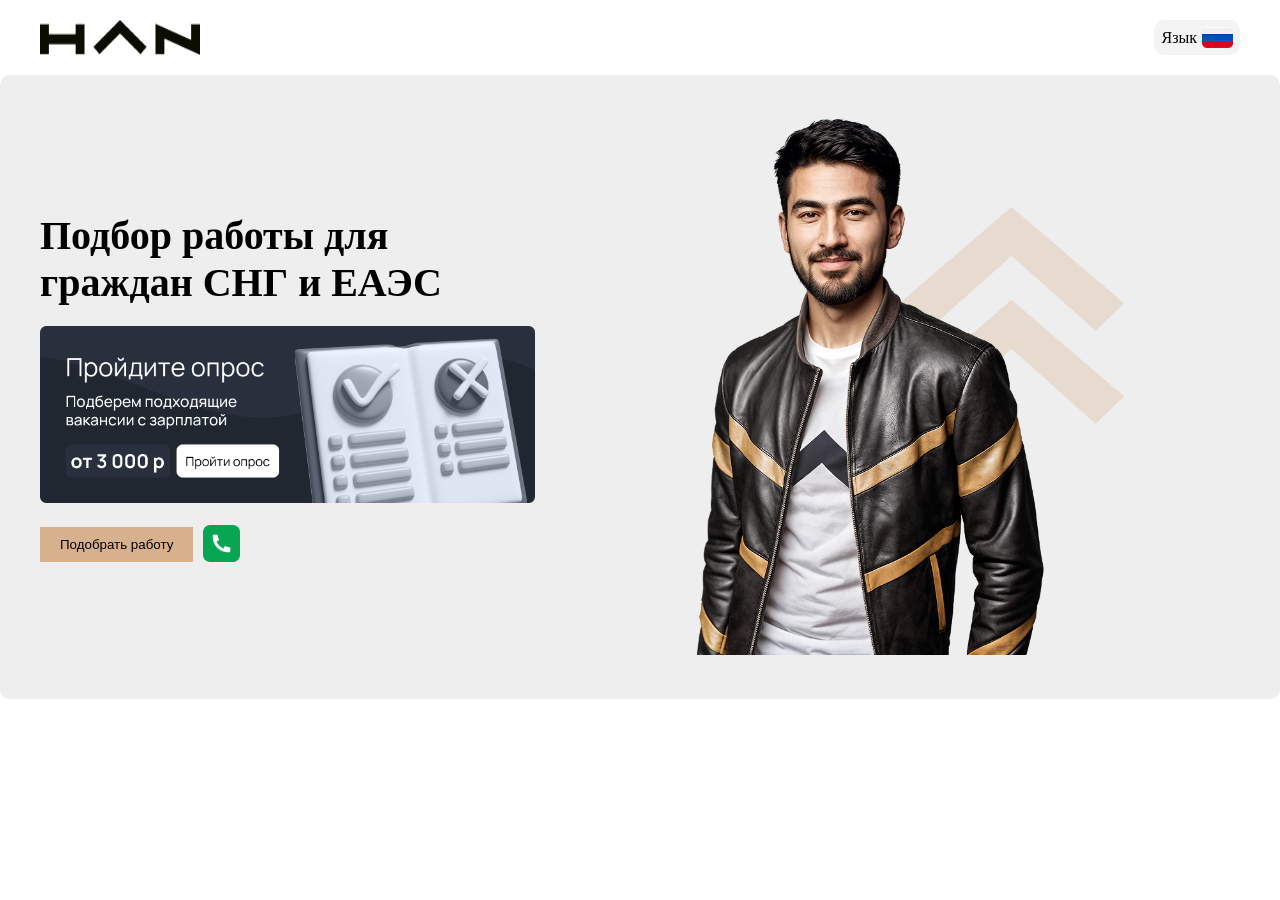
==== index.html @ 0fae348e "tred: section hero" ====
<!DOCTYPE html>
<html lang="en">
<head>
    <meta charset="UTF-8">
    <meta name="viewport" content="width=device-width, initial-scale=1.0">
    <title>homework</title>
    <link rel="stylesheet" href="./styleh.css">
</head>
<body>
    <header>
        <nav>
            <img src="./photo/Group 796.png" alt="">
            <div class="lang-menu">
                <p>Язык</p>
                <img src="./photo/free-icon-russia-555451 1.png" alt="">
            </div>
        </nav>
    </header>

    <section class="hero">
        <div class="hero-left">
            <h1>Подбор работы для<br>граждан СНГ и ЕАЭС</h1>
        <div class="quiz">
            <div class="quiz-text">
                <img src="./photo/Frame 19.png" alt="">
            </div>
        </div>
        <div class="btn">
        <button class="work-btn">Подобрать работу</button>
        <img src="./photo/Group 2180.png" alt="">
        </div>
    </div>

    <div class="hero-right">
    <img src="./photo/Group 2145.png" alt="">
    </div>

    </section>

    
</body>
</html>
---- styleh.css ----
*{
    margin: 0;
}
nav{
    max-width: 1200px;
    margin: auto;
    display: flex;
    justify-content: space-between;
    padding: 20px;
}
.lang-menu{
    display: flex;
    justify-content: center;
    align-items: center;
    gap: 5px;
    background-color: #F4F4F5;
    padding: 7px;
    border-radius: 10px;
}
.hero{
display:flex;
justify-content:space-between;
align-items:center;
background:#eee;
padding:40px;
border-radius:10px;
max-width: 1200px;
margin: auto;
}

.hero h1{
font-size:40px;
margin-bottom:20px;
}
.hero-right img{
    width: 80%;
}
.quiz-text img{
    width: 80%;
}
.work-btn{
    background-color: #D7B18D;
    border: none;
    padding: 10px 20px;
    margin-top: 20px;
}
.btn img{
    width: 6%;
    margin-top: 18px;
}
.btn{
    display: flex;
    align-items: start;justify-content: start;
    gap: 10px;

}
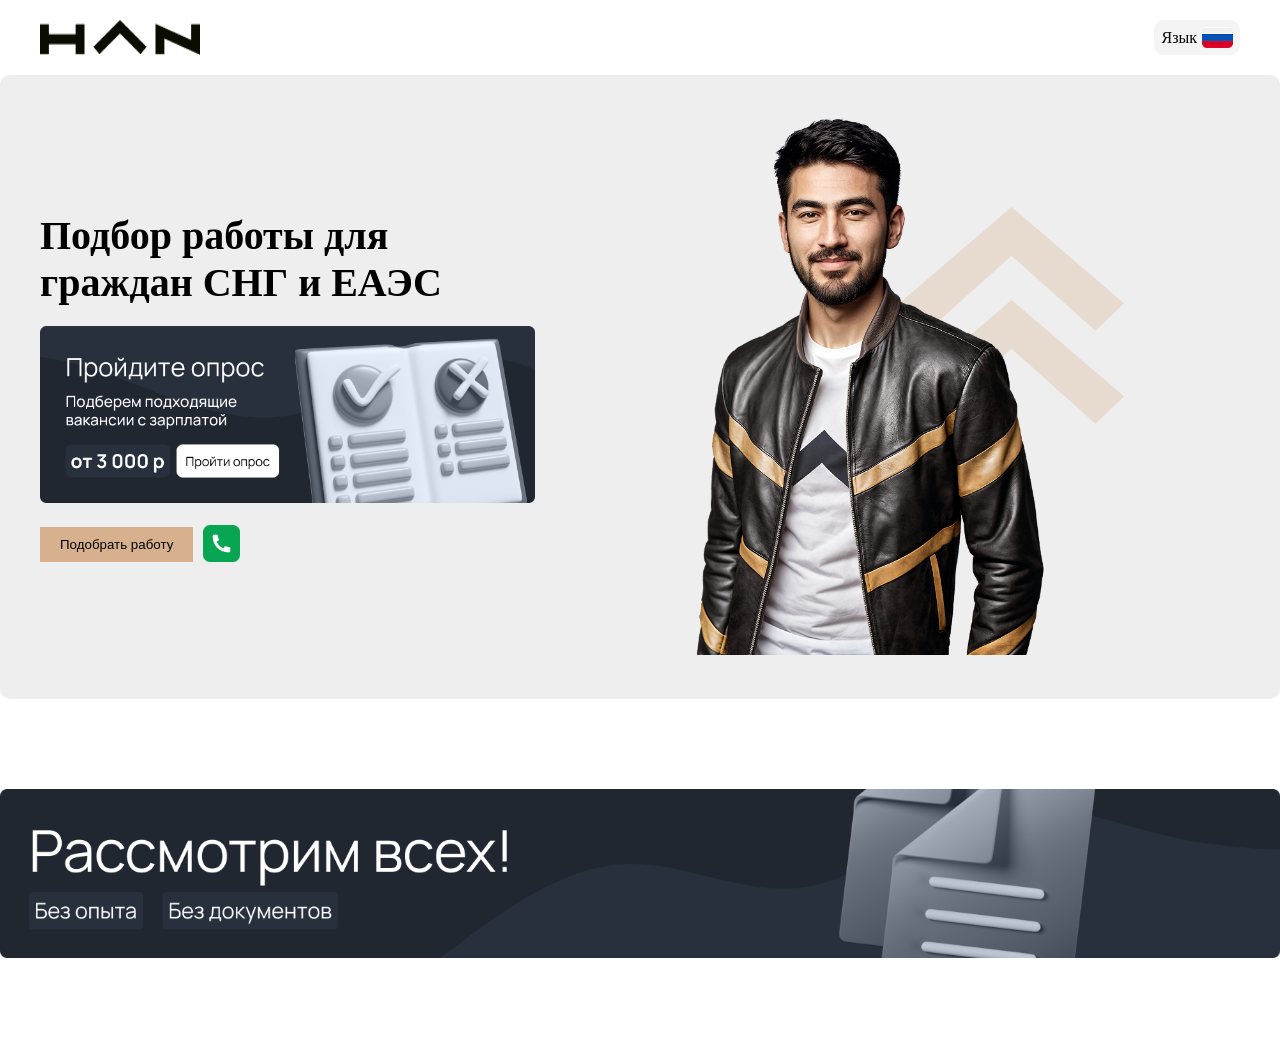
==== commit 0db3f8bb: "tred: black-banner" ====
--- a/index.html
+++ b/index.html
@@ -37,6 +37,10 @@
 
     </section>
 
+    <section class="banner">
+        <img src="./photo/Frame 21.png" alt="">
+    </section>
+
     
 </body>
 </html>
--- a/styleh.css
+++ b/styleh.css
@@ -53,4 +53,12 @@
     align-items: start;justify-content: start;
     gap: 10px;
 
-}+}
+.banner{
+    max-width: 1280px;
+    margin: 90px auto;
+}
+.banner img{
+    width: 100%;
+}
+
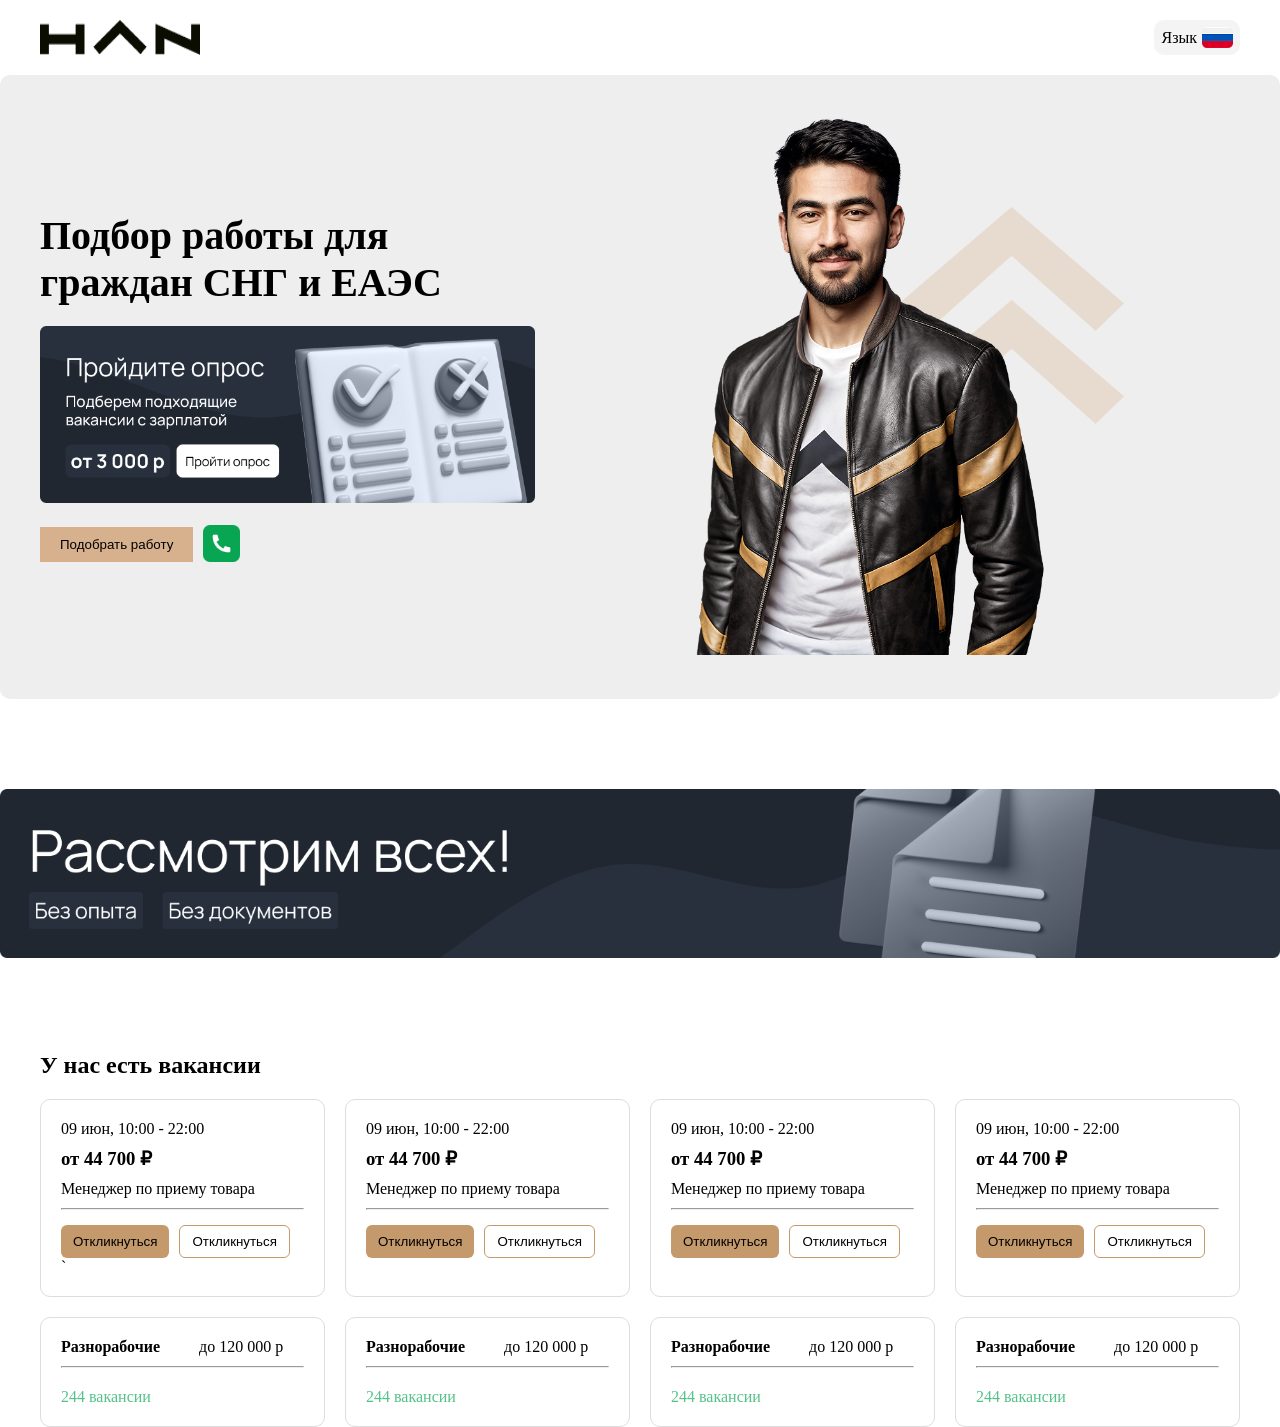
==== commit 1362bddf: "tred: cards-jobs" ====
--- a/index.html
+++ b/index.html
@@ -41,6 +41,78 @@
         <img src="./photo/Frame 21.png" alt="">
     </section>
 
+    <section class="jobs"> 
+    <h2>У нас есть вакансии</h2>
+        <div class="cards">
+            <div class="card">
+                <p class="time">09 июн, 10:00 - 22:00</p>
+                <h3>от 44 700 ₽</h3>
+                <p>Менеджер по приему товара</p>
+                <hr style="margin-top: 10px;">
+            <div class="buttons">
+                <button class="apply">Откликнуться</button>
+                <button class="apply"  style="background-color: white; border: 1px solid #c49a6c;" >Откликнуться</button>
+            </div>
+        `   </div>
+            <div class="card">
+                <p class="time">09 июн, 10:00 - 22:00</p>
+                <h3>от 44 700 ₽</h3>
+                <p>Менеджер по приему товара</p>
+                <hr style="margin-top: 10px;">
+            <div class="buttons">
+                <button class="apply">Откликнуться</button>
+                <button class="apply"  style="background-color: white; border: 1px solid #c49a6c;" >Откликнуться</button>
+            </div>
+            </div>
+            <div class="card">
+                <p class="time">09 июн, 10:00 - 22:00</p>
+                <h3>от 44 700 ₽</h3>
+                <p>Менеджер по приему товара</p>
+                <hr style="margin-top: 10px;">
+            <div class="buttons">
+                <button class="apply">Откликнуться</button>
+                <button class="apply"  style="background-color: white; border: 1px solid #c49a6c;" >Откликнуться</button>
+            </div>
+            </div>
+            <div class="card">
+                <p class="time">09 июн, 10:00 - 22:00</p>
+                <h3>от 44 700 ₽</h3>
+                <p>Менеджер по приему товара</p>
+                <hr style="margin-top: 10px;">
+            <div class="buttons">
+                <button class="apply">Откликнуться</button>
+                <button class="apply" style="background-color: white; border: 1px solid #c49a6c;" >Откликнуться</button>
+            </div>
+            </div>
+        </div>
+        <div class="cards">
+            <div class="card">
+                <h4 style="display: inline;">Разнорабочие</h4>
+                <p style="display: inline; margin-left: 35px;">до 120 000 р</p>
+                <hr style="margin-top: 10px;">
+                <p style="margin-top: 20px; color: #56C188;">244 вакансии</p>
+           </div>
+            <div class="card">
+                <h4 style="display: inline;">Разнорабочие</h4>
+                <p style="display: inline; margin-left: 35px;">до 120 000 р</p>
+                <hr style="margin-top: 10px;">
+                <p style="margin-top: 20px; color: #56C188;">244 вакансии</p>
+           </div>
+        <div class="card">
+                <h4 style="display: inline;">Разнорабочие</h4>
+                <p style="display: inline; margin-left: 35px;">до 120 000 р</p>
+                <hr style="margin-top: 10px;">
+                <p style="margin-top: 20px; color: #56C188;">244 вакансии</p>
+           </div>
+        <div class="card">
+                <h4 style="display: inline;">Разнорабочие</h4>
+                <p style="display: inline; margin-left: 35px;">до 120 000 р</p>
+                <hr style="margin-top: 10px;">
+                <p style="margin-top: 20px; color: #56C188;">244 вакансии</p>
+           </div>
+        </div>
+    </section>
+
     
 </body>
 </html>
--- a/styleh.css
+++ b/styleh.css
@@ -62,3 +62,41 @@
     width: 100%;
 }
 
+.jobs{
+margin-top:40px;
+max-width: 1200px;
+margin: auto;
+}
+
+.cards{
+display:grid;
+grid-template-columns:repeat(4,1fr);
+gap:20px;
+margin-top:20px;
+}
+
+.card{
+background:white;
+padding:20px;
+border-radius:10px;
+border:1px solid #ddd;
+}
+
+.card h3{
+margin:10px 0;
+}
+
+.buttons{
+margin-top:15px;
+display:flex;
+gap:10px;
+}
+
+.apply{
+background:#c49a6c;
+border:none;
+padding:8px 12px;
+border-radius:6px;
+cursor:pointer;
+}
+
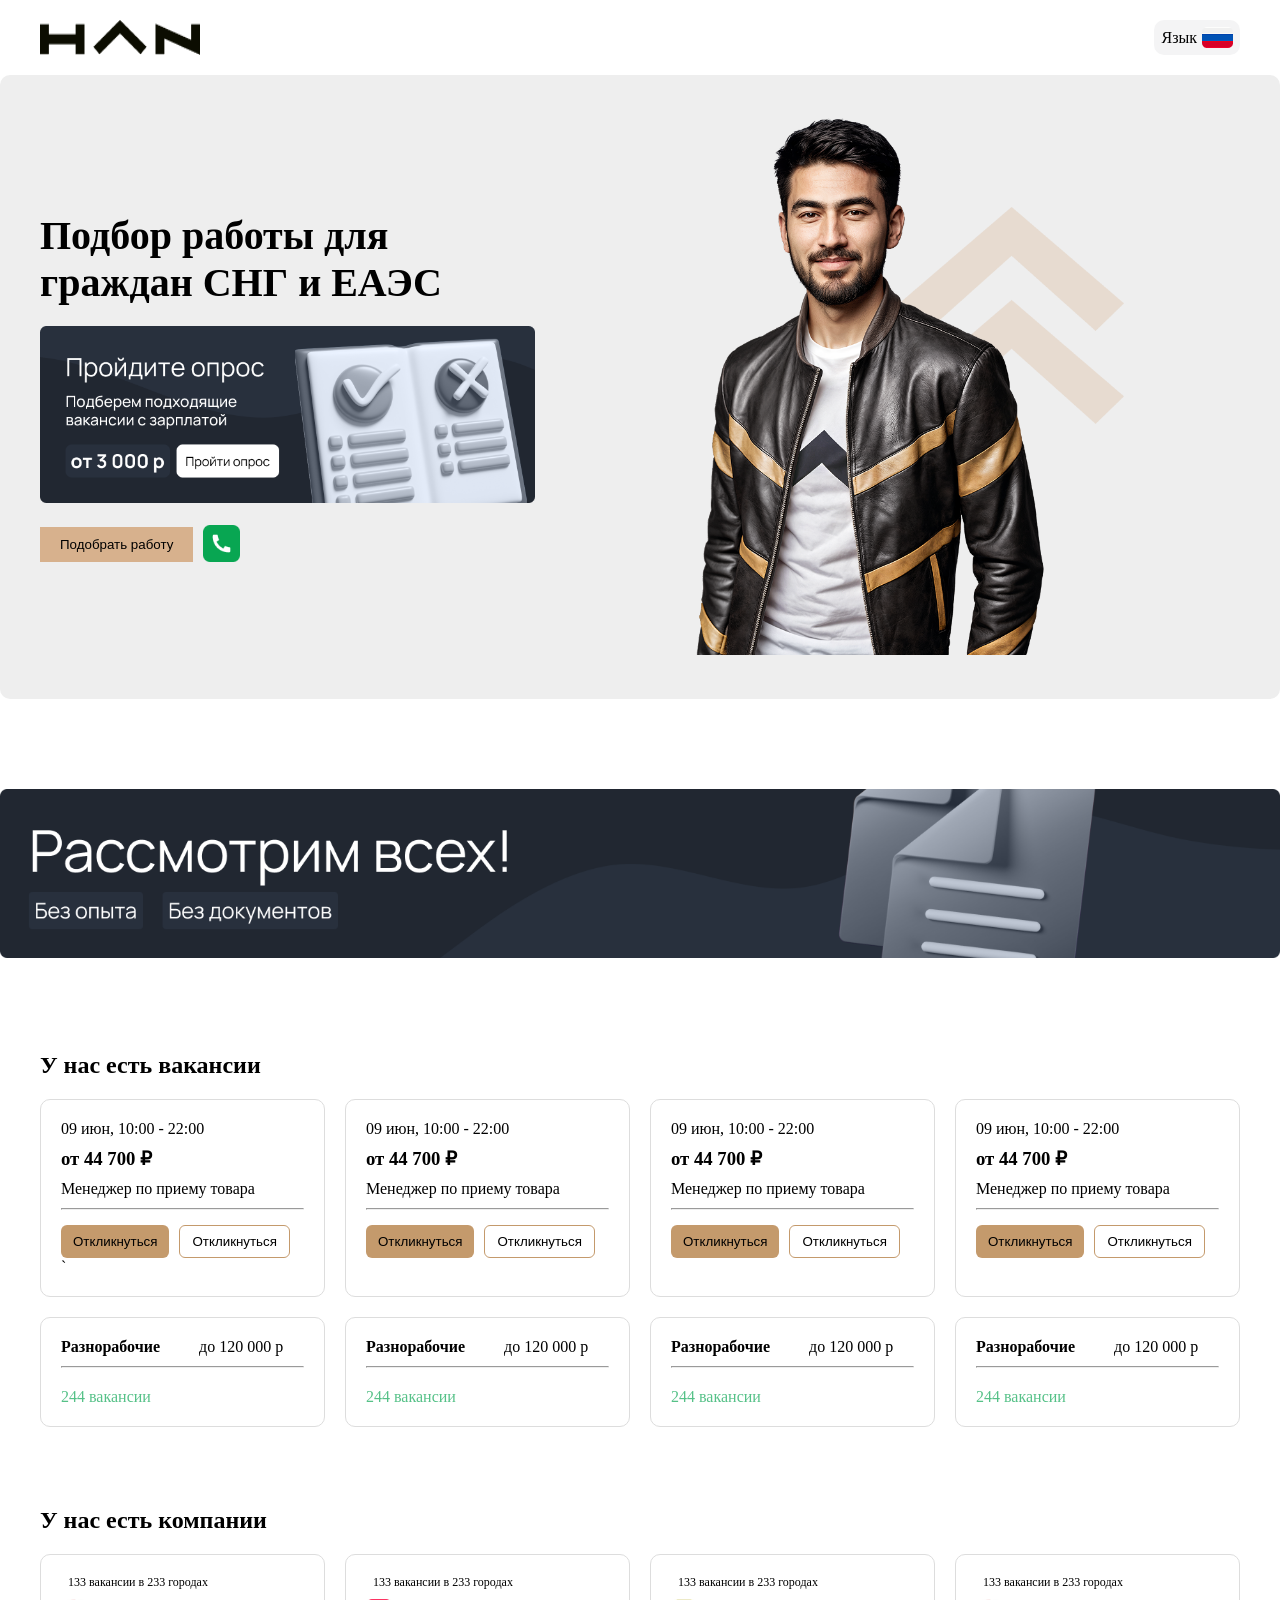
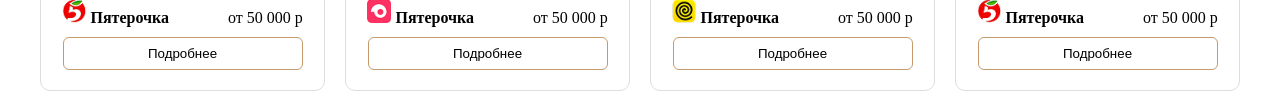
==== commit 40ca7238: "tred: cards company" ====
--- a/index.html
+++ b/index.html
@@ -113,6 +113,46 @@
         </div>
     </section>
 
-    
+    <section class="companies">
+
+        <h2>У нас есть компании</h2>
+
+        <div class="company-list">
+        
+        <div class="company">
+            <p style="font-size: 12px; display: block; margin-left: -89px; margin-bottom: 9px;">133 вакансии в 233 городах</p>
+            <img style="width: 10%;" src="./photo/image 4.png" alt="">
+            <h4 style="display: inline;">Пятерочка</h4>
+            <p style="display: inline; margin-left: 55px;">от 50 000 р</p>
+            <button class="apply" style="background-color: white; border: 1px solid #c49a6c; width: 240px;" >Подробнее</button>
+        </div>
+
+        <div class="company">
+            <p style="font-size: 12px; display: block; margin-left: -89px; margin-bottom: 9px;">133 вакансии в 233 городах</p>
+            <img style="width: 10%;" src="./photo/im2.png" alt="">
+            <h4 style="display: inline;">Пятерочка</h4>
+            <p style="display: inline; margin-left: 55px;">от 50 000 р</p>
+            <button class="apply" style="background-color: white; border: 1px solid #c49a6c; width: 240px;" >Подробнее</button>
+        </div>
+
+        <div class="company">
+            <p style="font-size: 12px; display: block; margin-left: -89px; margin-bottom: 9px;">133 вакансии в 233 городах</p>
+            <img style="width: 10%;" src="./photo/im3.png" alt="">
+            <h4 style="display: inline;">Пятерочка</h4>
+            <p style="display: inline; margin-left: 55px;">от 50 000 р</p>
+            <button class="apply" style="background-color: white; border: 1px solid #c49a6c; width: 240px;" >Подробнее</button>
+        </div>
+
+        <div class="company">
+            <p style="font-size: 12px; display: block; margin-left: -89px; margin-bottom: 9px;">133 вакансии в 233 городах</p>
+            <img style="width: 10%;" src="./photo/image 4.png" alt="">
+            <h4 style="display: inline;">Пятерочка</h4>
+            <p style="display: inline; margin-left: 55px;">от 50 000 р</p>
+            <button class="apply" style="background-color: white; border: 1px solid #c49a6c; width: 240px;" >Подробнее</button>
+        </div>
+
+        </div>
+
+    </section>
 </body>
 </html>
--- a/styleh.css
+++ b/styleh.css
@@ -100,3 +100,32 @@
 cursor:pointer;
 }
 
+.companies{
+padding-top: 80px;
+max-width: 1200px;
+margin: auto;
+}
+
+.company-list{
+display:grid;
+grid-template-columns:repeat(4,1fr);
+gap:20px;
+margin-top:20px;
+}
+
+.company{
+background:white;
+border:1px solid #ddd;
+padding:20px;
+border-radius:10px;
+text-align:center;
+}
+
+.company button{
+margin-top:10px;
+padding:8px 14px;
+border:1px solid #ccc;
+background:white;
+border-radius:6px;
+cursor:pointer;
+}
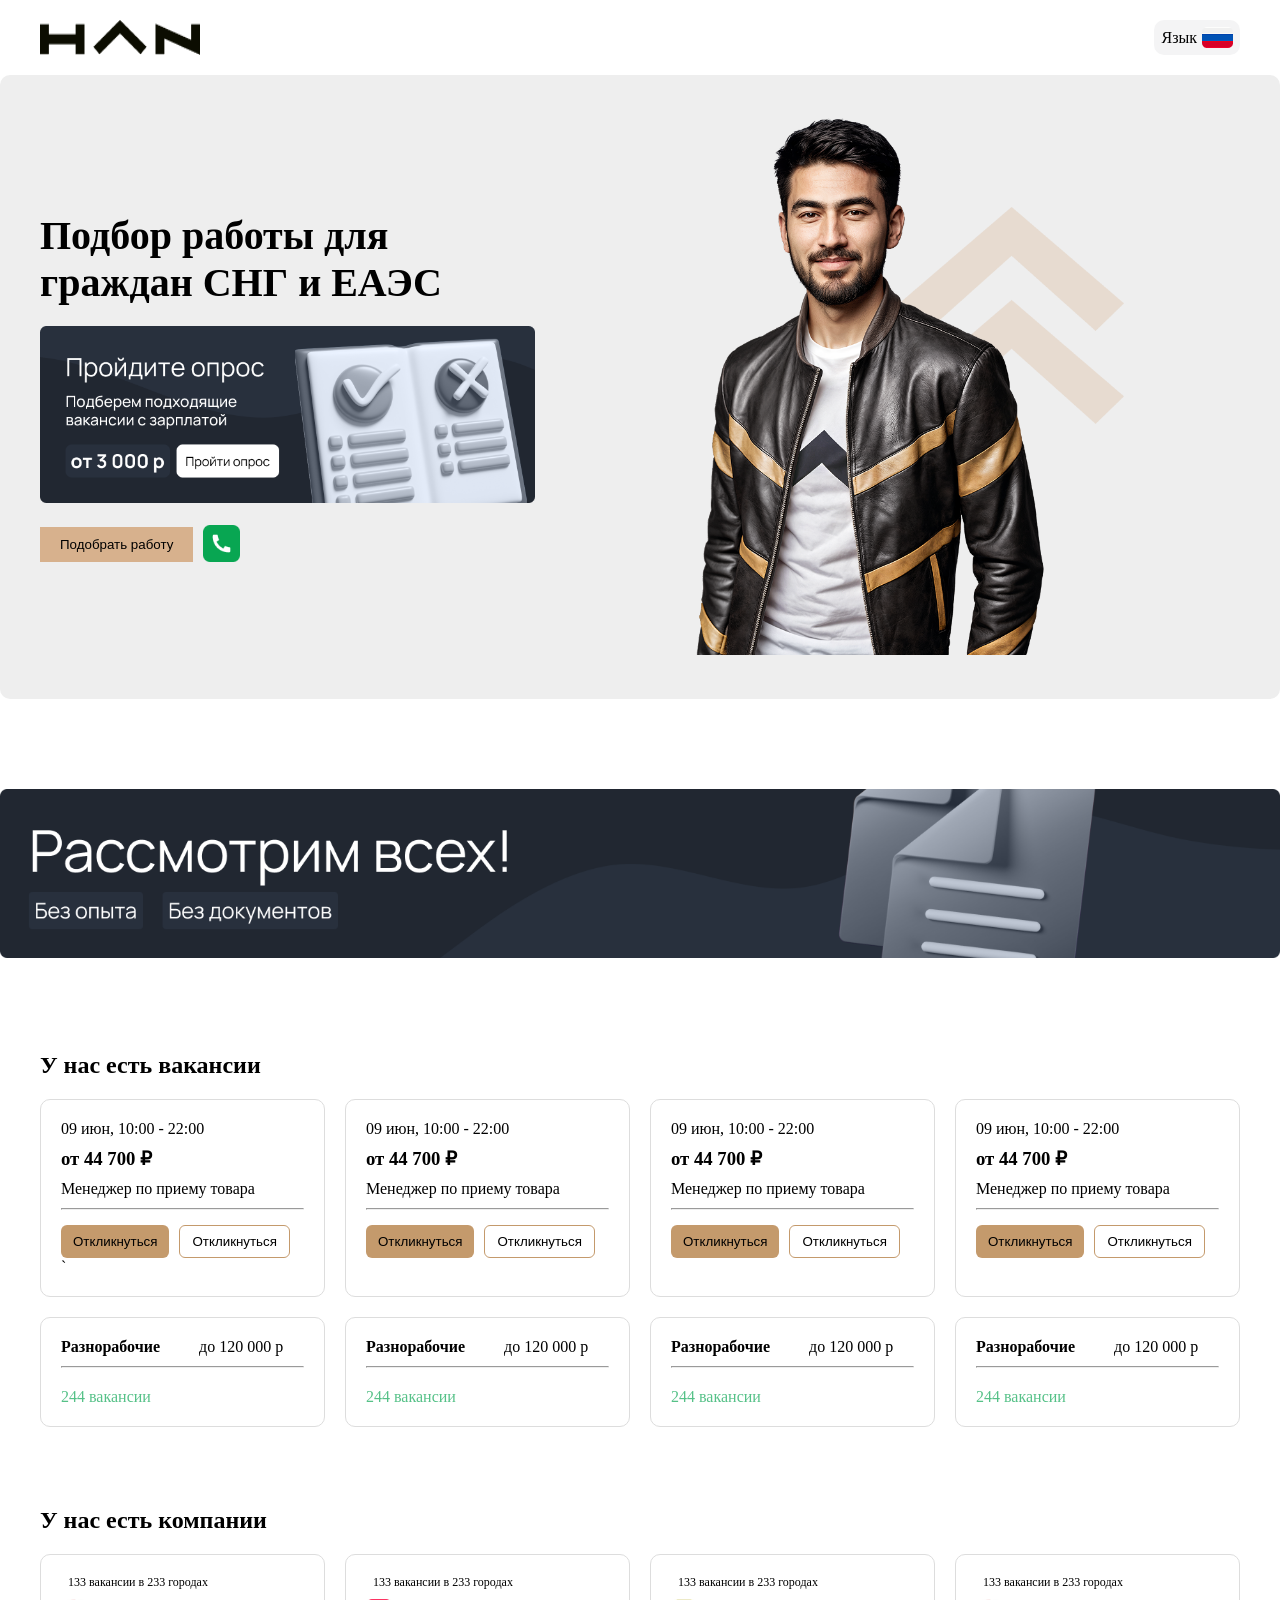
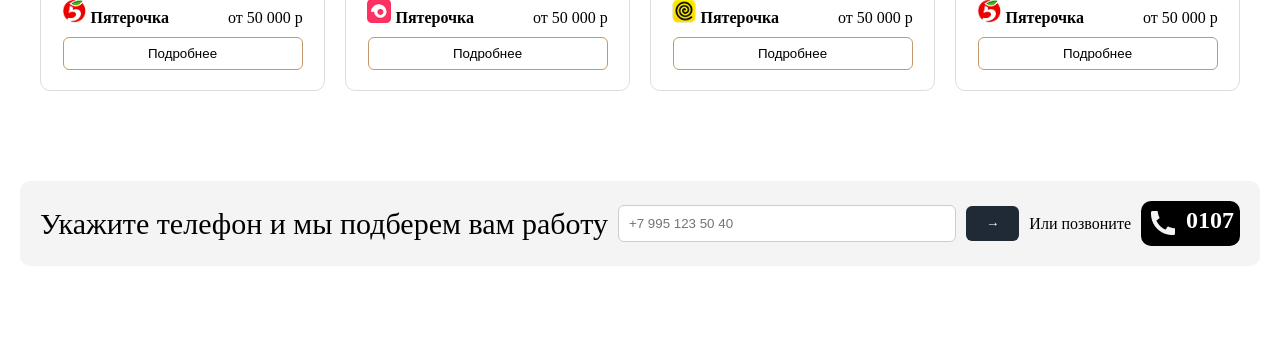
==== commit c0432237: "tred: phone number" ====
--- a/index.html
+++ b/index.html
@@ -154,5 +154,20 @@
         </div>
 
     </section>
+
+    <section class="phone">
+
+<p>Укажите телефон и мы подберем вам работу</p>
+
+<input type="text" placeholder="+7 995 123 50 40">
+
+<button>→</button>
+
+<span>Или позвоните</span>
+<div class="number"> 
+    <img src="./photo/f2.png" alt="">
+    <h2>0107</h2>
+</div>
+</section>
 </body>
 </html>
--- a/styleh.css
+++ b/styleh.css
@@ -129,3 +129,41 @@
 border-radius:6px;
 cursor:pointer;
 }
+
+.phone{
+background:#F4F4F5;
+padding:20px;
+border-radius:10px;
+display:flex;
+gap:10px;
+align-items:center;
+max-width: 1200px;
+margin: 90px auto;
+}
+
+.phone input{
+flex:1;
+padding:10px;
+border:1px solid #ccc;
+border-radius:6px;
+}
+
+.phone button{
+padding:10px 20px;
+background:#1f2a36;
+color:white;
+border:none;
+border-radius:6px;
+}
+
+.number{
+    display: flex;
+    background-color: black;
+    color: white;
+    padding: 6px;
+    border-radius: 10px;
+    gap: 6px;
+}
+.phone p{
+    font-size: 30px;
+}
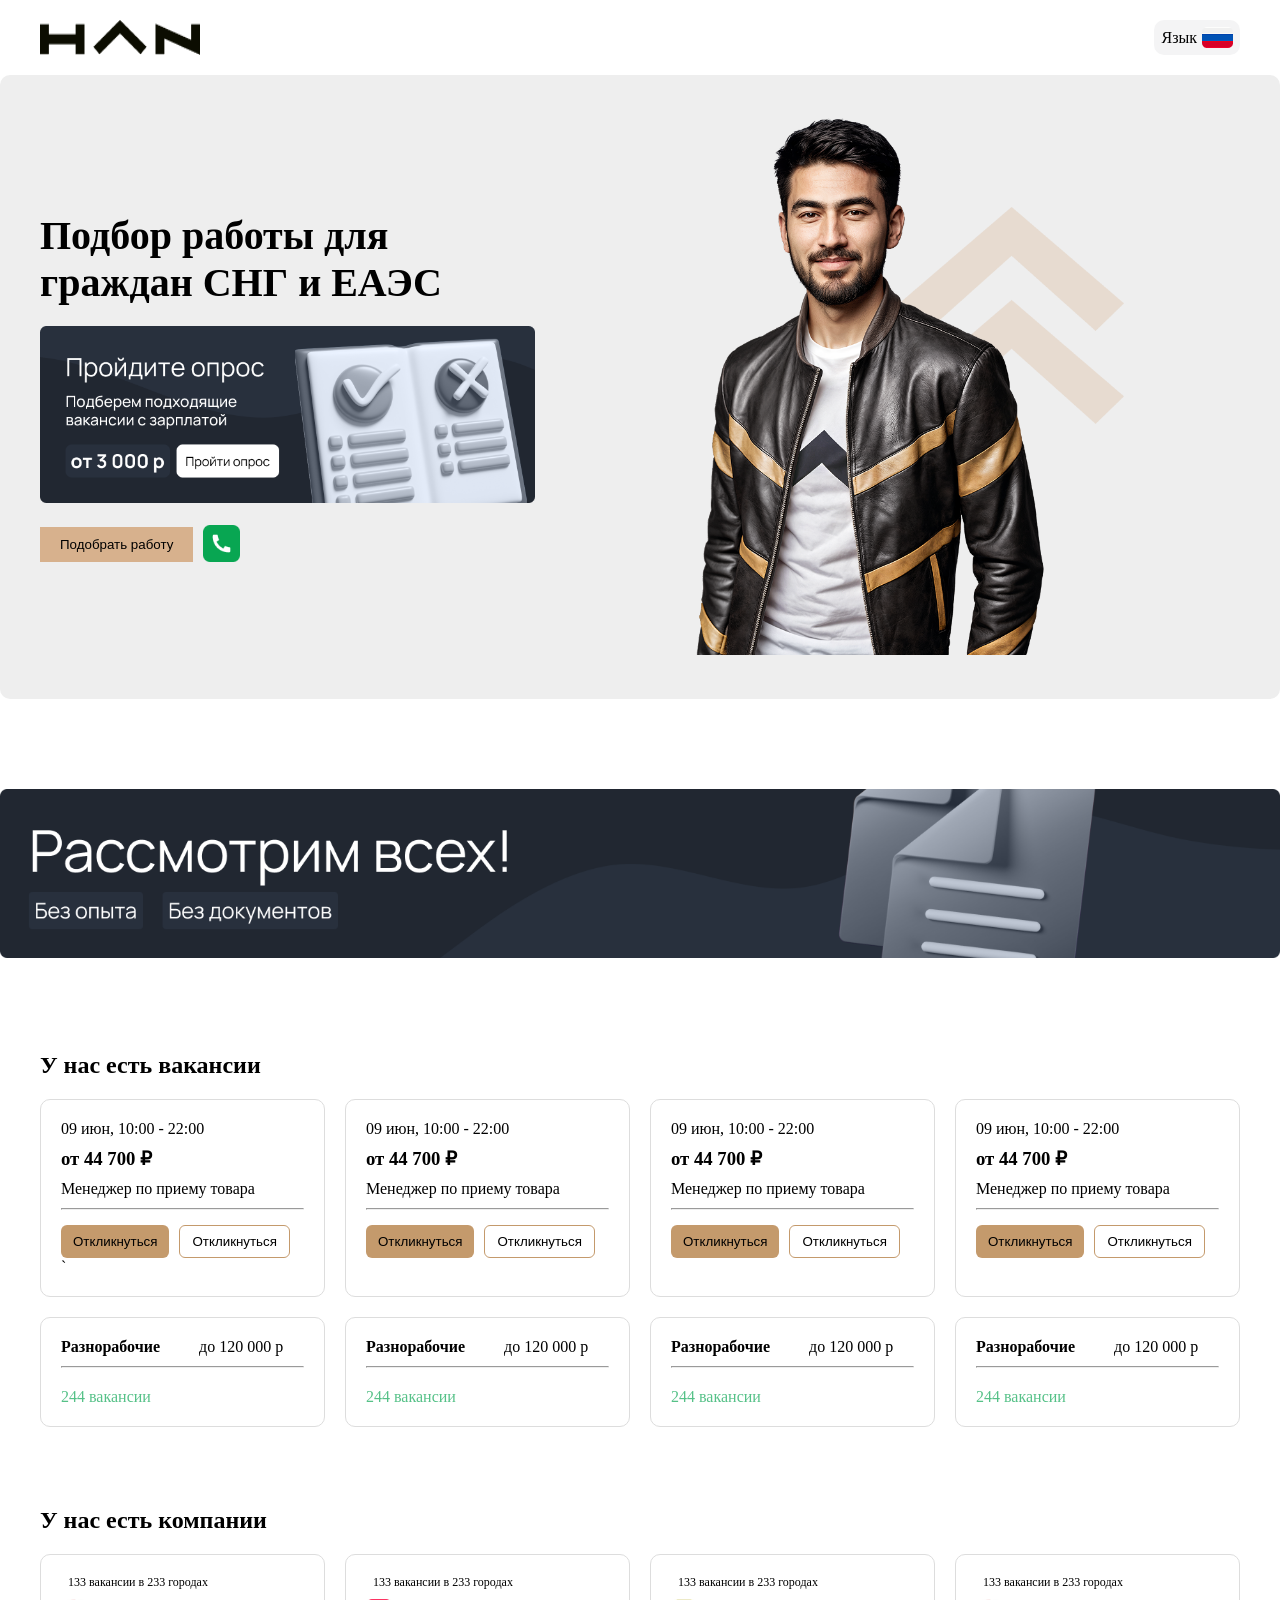
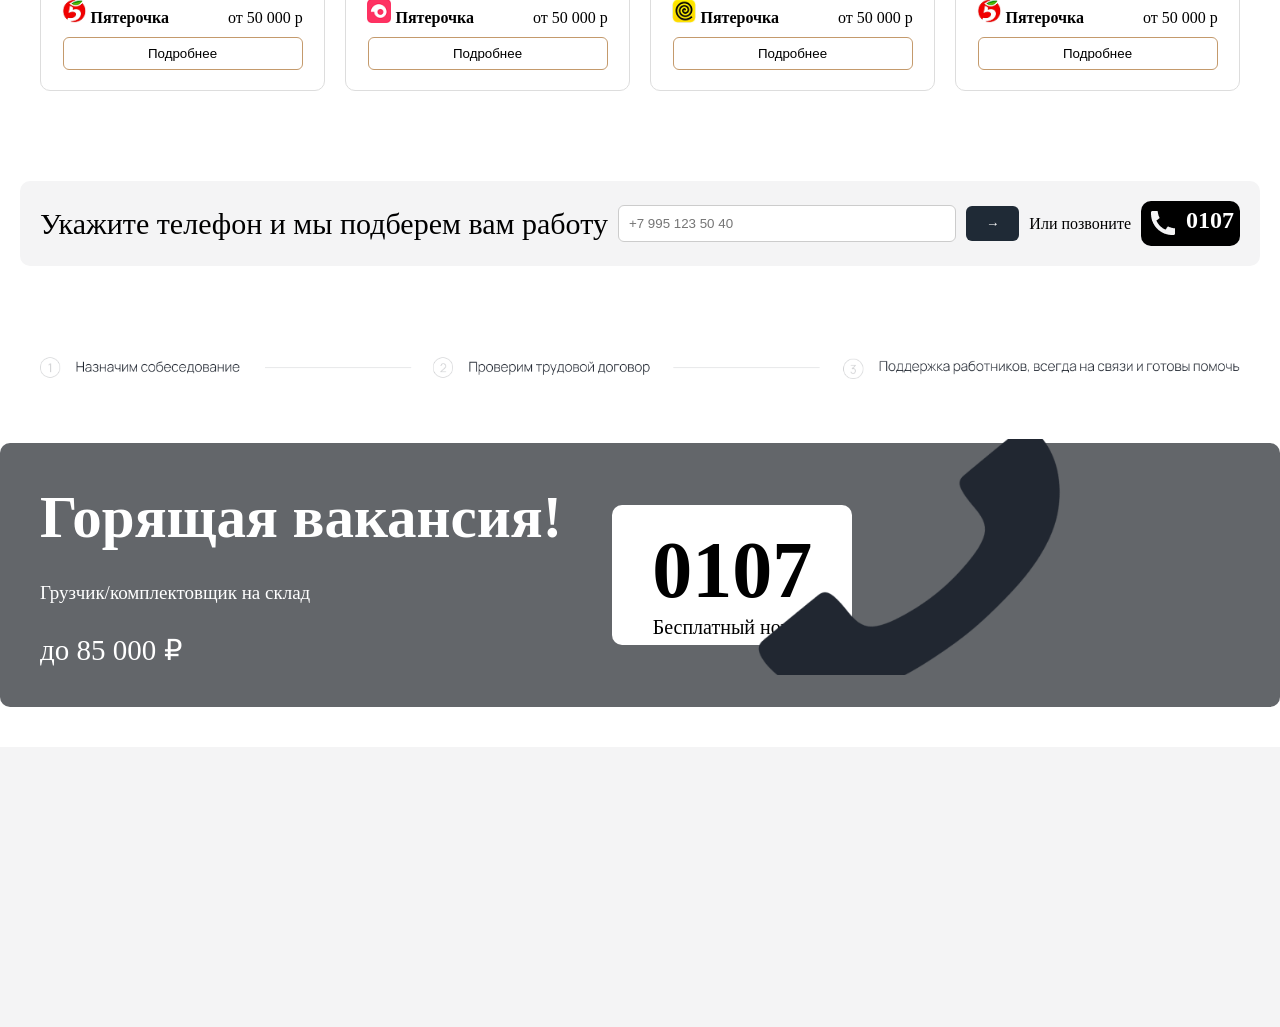
==== commit 75671ae6: "tred: steps, hot" ====
--- a/index.html
+++ b/index.html
@@ -156,18 +156,36 @@
     </section>
 
     <section class="phone">
+        <p>Укажите телефон и мы подберем вам работу</p>
+        <input type="text" placeholder="+7 995 123 50 40">
+        <button>→</button>
+        <span>Или позвоните</span>
+    <div class="number"> 
+        <img src="./photo/f2.png" alt="">
+        <h2>0107</h2>
+    </div>
+    </section>
 
-<p>Укажите телефон и мы подберем вам работу</p>
+    <section class="steps">
+        <img src="./photo/Group 2184.png" alt="">
+    </section>
 
-<input type="text" placeholder="+7 995 123 50 40">
+    <section class="hot">
+        <div class="hot-left">
+            <h2>Горящая вакансия!</h2>
+            <p>Грузчик/комплектовщик на склад</p>
+            <span>до 85 000 ₽</span>
+        </div>
+        <div class="hot-right">
+            <h1>0107</h1>
+            <p>Бесплатный номер</p>
+            <img src="./photo/Mask group.png" alt="">
+        </div>
+    </section>
 
-<button>→</button>
 
-<span>Или позвоните</span>
-<div class="number"> 
-    <img src="./photo/f2.png" alt="">
-    <h2>0107</h2>
-</div>
-</section>
+    <div class="finish">
+        
+    </div>
 </body>
 </html>
--- a/styleh.css
+++ b/styleh.css
@@ -166,4 +166,68 @@
 }
 .phone p{
     font-size: 30px;
+}
+
+.steps{
+    max-width: 1200px;
+    margin: 60px auto;
+
+}
+.steps img{
+    width: 100%;
+}
+
+.hot{
+margin-top:40px;
+background:#63666a;
+color:white;
+padding:40px;
+border-radius:10px;
+display:flex;
+align-items:center;
+max-width: 1200px;
+margin: auto;
+}
+
+.hot-right{
+background:white;
+color:black;
+padding:20px;
+border-radius:10px;
+text-align:center;
+width: 200px;
+height: 100px;
+margin-left: 50px;
+}
+.hot-left h2{
+    font-size: 59px;
+    padding-bottom: 30px;
+}
+.hot-left span{
+    font-size: 29px;
+}
+.hot-left p{
+    padding-bottom: 29px;
+    font-size: 19px;
+}
+.hot-right h1{
+    font-size: 80px;
+}
+.hot-right p{
+    font-size: 20px;
+}
+.hot-right img{
+    position:absolute;
+    margin-top: -200px;
+    margin-left: -40px;
+    width: 32%;
+}
+
+.finish{
+    max-width: 1290px;
+    margin: auto;
+    height: 280px;
+    width: 100%;
+    background-color: #F4F4F5;
+    margin-top: 40px;
 }
